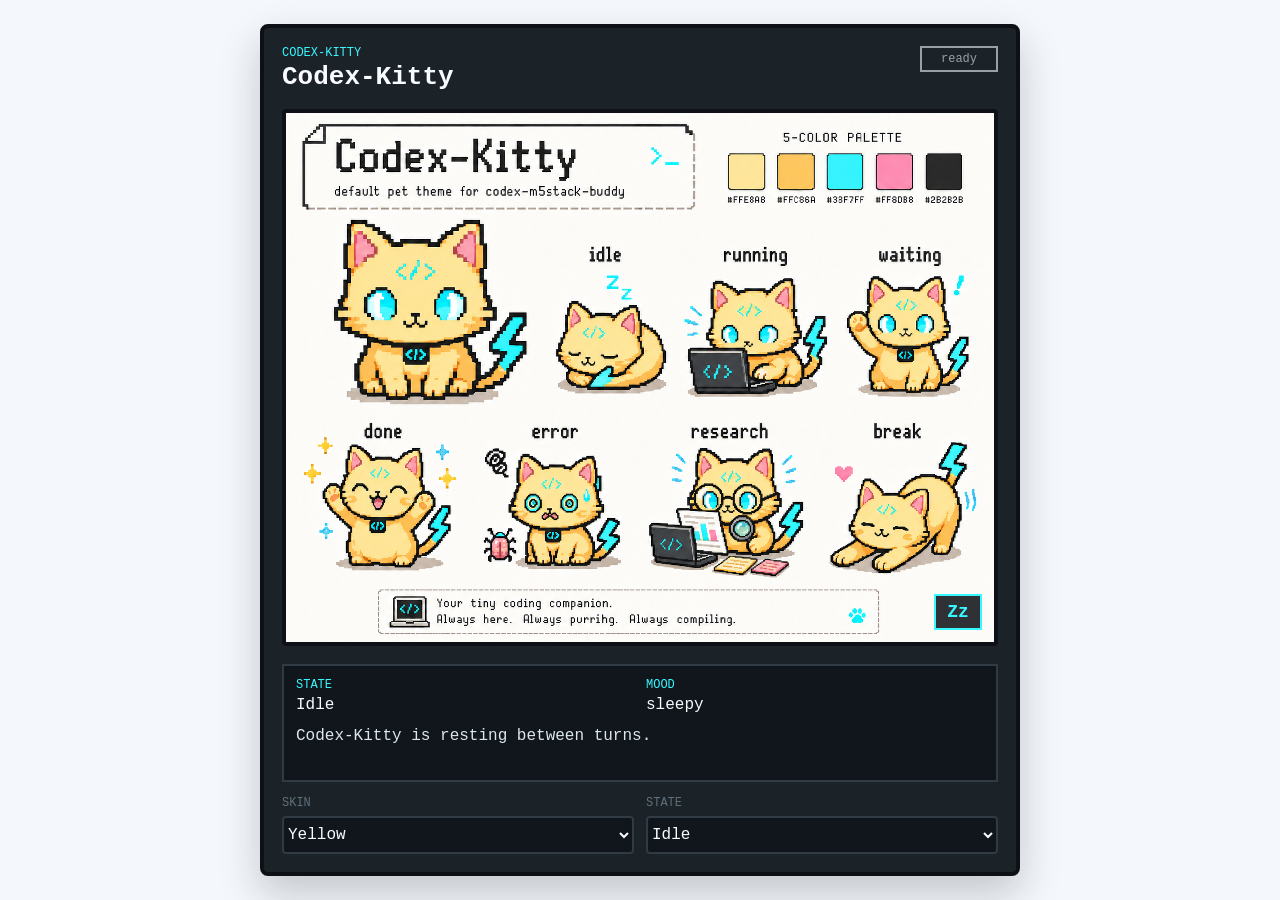
==== web/index.html @ 6d6a7f70 "Initial Codex M5Stack Buddy MVP" ====
<!doctype html>
<html lang="en">
  <head>
    <meta charset="utf-8">
    <meta name="viewport" content="width=device-width, initial-scale=1">
    <title>codex-m5stack-buddy simulator</title>
    <link rel="stylesheet" href="./styles.css">
  </head>
  <body>
    <main class="shell">
      <section class="device" aria-label="Codex Buddy simulator">
        <header class="topbar">
          <div>
            <p class="eyebrow" id="themeName">Codex-Kitty</p>
            <h1 id="petName">Codex-Kitty</h1>
          </div>
          <div class="status-pill" id="actionPill">ready</div>
        </header>

        <section class="screen" id="screen">
          <img class="pet-reference" id="petReference" alt="Codex-Kitty reference sheet">
          <div class="state-chip" id="stateIcon">Zz</div>
        </section>

        <section class="readout">
          <div>
            <p class="label">State</p>
            <p class="value" id="stateName">Idle</p>
          </div>
          <div>
            <p class="label">Mood</p>
            <p class="value" id="mood">sleepy</p>
          </div>
          <p class="message" id="message">Codex-Kitty is resting between turns.</p>
        </section>

        <section class="controls" aria-label="Simulator controls">
          <label>
            <span>Skin</span>
            <select id="skinSelect"></select>
          </label>
          <label>
            <span>State</span>
            <select id="stateSelect"></select>
          </label>
        </section>
      </section>
    </main>
    <script src="./app.js"></script>
  </body>
</html>
---- web/styles.css ----
:root {
  --bg: #f4f7fb;
  --ink: #172026;
  --muted: #60707a;
  --device: #1b2228;
  --screen: #eef8fb;
  --accent: #38f7ff;
  font-family: "Courier New", Consolas, monospace;
}

* {
  box-sizing: border-box;
}

body {
  margin: 0;
  min-height: 100vh;
  color: var(--ink);
  background: var(--bg);
}

.shell {
  min-height: 100vh;
  display: grid;
  place-items: center;
  padding: 24px;
}

.device {
  width: min(100%, 760px);
  background: var(--device);
  color: #f8fbff;
  border: 4px solid #0d1115;
  border-radius: 8px;
  box-shadow: 0 18px 40px rgba(23, 32, 38, 0.22);
  padding: 18px;
}

.topbar,
.controls,
.readout {
  display: grid;
  gap: 12px;
}

.topbar {
  grid-template-columns: 1fr auto;
  align-items: start;
}

.eyebrow,
.label {
  margin: 0 0 4px;
  color: var(--accent);
  font-size: 12px;
  text-transform: uppercase;
}

h1,
.value,
.message {
  margin: 0;
}

h1 {
  font-size: 26px;
  line-height: 1.05;
}

.status-pill {
  border: 2px solid var(--accent);
  color: var(--accent);
  padding: 4px 8px;
  min-width: 78px;
  text-align: center;
  font-size: 12px;
}

.screen {
  position: relative;
  margin: 18px 0;
  aspect-ratio: 4 / 3;
  background: var(--screen);
  border: 4px solid #0d1115;
  border-radius: 4px;
  display: grid;
  place-items: center;
  overflow: hidden;
}

.pet-reference {
  display: block;
  width: 100%;
  height: 100%;
  object-fit: contain;
  image-rendering: pixelated;
  background: #fff;
}

.state-chip {
  position: absolute;
  right: 12px;
  bottom: 12px;
  min-width: 48px;
  padding: 6px 10px;
  color: var(--accent);
  background: rgba(13, 17, 21, 0.86);
  border: 2px solid var(--accent);
  text-align: center;
  font-size: 18px;
  font-weight: 700;
}

.readout {
  grid-template-columns: 1fr 1fr;
  background: #10161b;
  border: 2px solid #303b44;
  padding: 12px;
}

.message {
  grid-column: 1 / -1;
  color: #dce7ed;
  min-height: 42px;
  line-height: 1.35;
}

.controls {
  margin-top: 14px;
  grid-template-columns: 1fr 1fr;
}

label span {
  display: block;
  margin-bottom: 6px;
  color: var(--muted);
  font-size: 12px;
  text-transform: uppercase;
}

select {
  width: 100%;
  height: 38px;
  color: #f8fbff;
  background: #10161b;
  border: 2px solid #303b44;
  border-radius: 4px;
  font: inherit;
}

@media (max-width: 520px) {
  .shell {
    padding: 12px;
  }

  .device {
    padding: 12px;
  }

  h1 {
    font-size: 22px;
  }

  .topbar,
  .controls {
    grid-template-columns: 1fr;
  }
}
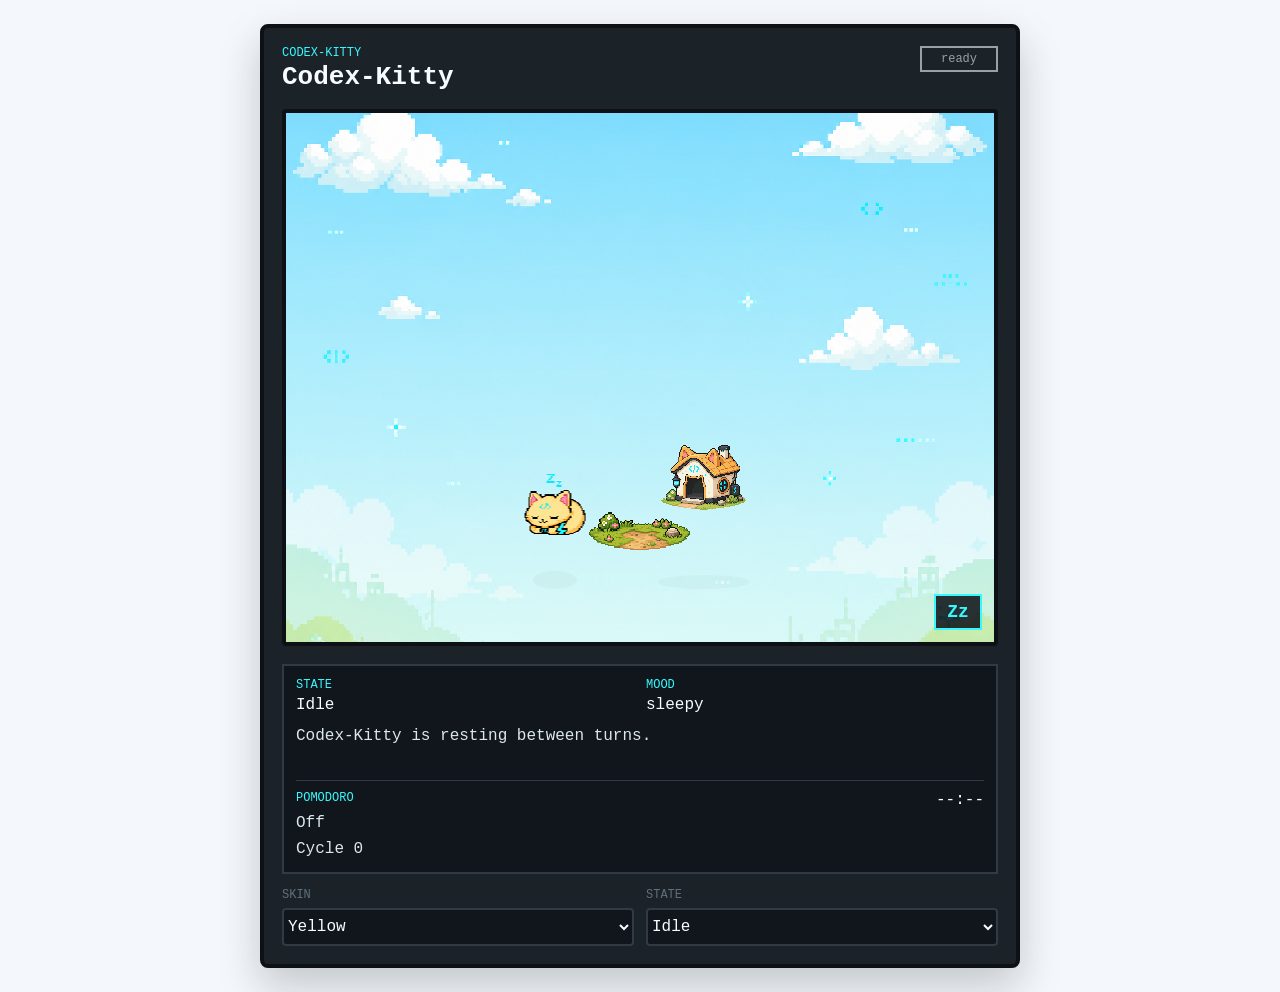
==== commit b9f74525: "Add yellow pomodoro buddy assets" ====
--- a/web/index.html
+++ b/web/index.html
@@ -18,8 +18,15 @@
         </header>
 
         <section class="screen" id="screen">
-          <img class="pet-reference" id="petReference" alt="Codex-Kitty reference sheet">
-          <div class="state-chip" id="stateIcon">Zz</div>
+          <div class="scene-stage" id="sceneStage">
+            <img class="scene-layer scene-bg" id="sceneBackground" alt="">
+            <img class="scene-layer scene-ground" id="sceneGround" alt="">
+            <div class="scene-shadow scene-house-shadow"></div>
+            <img class="scene-layer scene-house" id="sceneHouse" alt="">
+            <div class="scene-shadow scene-pet-shadow"></div>
+            <img class="scene-pet pet-sprite idle" id="petReference" alt="Codex-Kitty sprite">
+          </div>
+          <div class="state-chip scene-ui" id="stateIcon">Zz</div>
         </section>
 
         <section class="readout">
@@ -32,6 +39,12 @@
             <p class="value" id="mood">sleepy</p>
           </div>
           <p class="message" id="message">Codex-Kitty is resting between turns.</p>
+          <div class="pomodoro-readout" id="pomodoroPanel">
+            <p class="label">Pomodoro</p>
+            <p class="value" id="pomodoroTime">--:--</p>
+            <p class="message" id="pomodoroMode">Off</p>
+            <p class="message" id="pomodoroCycle">Cycle 0</p>
+          </div>
         </section>
 
         <section class="controls" aria-label="Simulator controls">
--- a/web/styles.css
+++ b/web/styles.css
@@ -88,13 +88,171 @@
   overflow: hidden;
 }
 
-.pet-reference {
-  display: block;
+.scene-stage {
+  --ground-width: 48%;
+  --ground-left: 50%;
+  --ground-bottom: 9%;
+  --ground-height: 24%;
+  --house-width: 20%;
+  --house-left: 59%;
+  --house-bottom: 21%;
+  --pet-width: 12%;
+  --pet-left: 38%;
+  --pet-bottom: 20%;
+  --pet-shadow-width: 6.25%;
+  --pet-shadow-height: 3.5%;
+  --house-shadow-width: 13%;
+  --house-shadow-height: 2.8%;
+  position: relative;
+  width: 100%;
+  height: 100%;
+  display: grid;
+  place-items: center;
+  overflow: hidden;
+  background: #071018;
+}
+
+.scene-stage[data-background="bg_night"] {
+  background: #050914;
+}
+
+.scene-layer {
+  position: absolute;
+  inset: 0;
   width: 100%;
   height: 100%;
   object-fit: contain;
   image-rendering: pixelated;
-  background: #fff;
+  pointer-events: none;
+}
+
+.scene-bg {
+  z-index: 1;
+  position: absolute;
+  inset: 0;
+  width: 100%;
+  height: 100%;
+  object-fit: cover;
+  object-position: center center;
+}
+
+.scene-stage[data-background="bg_night"] .scene-bg {
+  object-position: 20% 18%;
+}
+
+.scene-ground {
+  z-index: 2;
+  inset: auto auto var(--ground-bottom) auto;
+  left: var(--ground-left);
+  width: var(--ground-width);
+  transform: translateX(-50%);
+  top: auto;
+  height: var(--ground-height);
+  object-position: center bottom;
+}
+
+.scene-stage::before {
+  content: "";
+  position: absolute;
+  left: 0;
+  right: 0;
+  bottom: var(--ground-bottom);
+  z-index: 2;
+  height: var(--ground-height);
+  background:
+    linear-gradient(rgba(82, 164, 92, 0.88), rgba(55, 126, 74, 0.92));
+  pointer-events: none;
+}
+
+.scene-stage[data-background="bg_night"]::before {
+  background:
+    linear-gradient(rgba(50, 91, 69, 0.86), rgba(32, 64, 55, 0.92));
+}
+
+.scene-stage.has-ground-image::before {
+  display: none;
+}
+
+.scene-house {
+  z-index: 3;
+  width: var(--house-width);
+  height: var(--house-width);
+  left: var(--house-left);
+  top: auto;
+  bottom: var(--house-bottom);
+  transform: translateX(-50%);
+  object-position: center bottom;
+  opacity: 0.92;
+}
+
+.scene-shadow {
+  position: absolute;
+  z-index: 3;
+  bottom: calc(var(--ground-bottom) + 1%);
+  background: rgba(31, 48, 42, 0.18);
+  border-radius: 50%;
+  image-rendering: pixelated;
+  pointer-events: none;
+}
+
+.scene-house-shadow {
+  left: calc(var(--house-left) - (var(--house-shadow-width) / 2));
+  width: var(--house-shadow-width);
+  height: var(--house-shadow-height);
+  opacity: 0.15;
+}
+
+.scene-pet-shadow {
+  left: calc(var(--pet-left) - (var(--pet-shadow-width) / 2));
+  width: var(--pet-shadow-width);
+  height: var(--pet-shadow-height);
+  opacity: 0.18;
+}
+
+.pet-sprite {
+  position: absolute;
+  z-index: 4;
+  display: block;
+  width: var(--pet-width);
+  height: var(--pet-width);
+  left: var(--pet-left);
+  top: auto;
+  bottom: var(--pet-bottom);
+  object-fit: contain;
+  image-rendering: pixelated;
+  background: transparent;
+  transform: translateX(-50%);
+  transform-origin: center bottom;
+  will-change: transform, filter, opacity;
+}
+
+.pet-sprite.idle,
+.pet-sprite.longbreak {
+  animation: breathe 2.4s steps(4, end) infinite;
+}
+
+.pet-sprite.running {
+  animation: typingBob 0.72s steps(2, end) infinite;
+}
+
+.pet-sprite.waiting {
+  animation: alertPulse 0.9s steps(2, end) infinite;
+}
+
+.pet-sprite.done {
+  animation: celebrateJump 1.05s steps(3, end) infinite;
+}
+
+.pet-sprite.error {
+  animation: shake 0.36s steps(2, end) infinite;
+}
+
+.pet-sprite.research {
+  animation: inspect 1.6s steps(4, end) infinite;
+}
+
+.pet-sprite.break {
+  animation: stretchSlow 2.2s steps(4, end) infinite;
 }
 
 .state-chip {
@@ -111,11 +269,30 @@
   font-weight: 700;
 }
 
+.scene-ui {
+  z-index: 10;
+}
+
 .readout {
   grid-template-columns: 1fr 1fr;
   background: #10161b;
   border: 2px solid #303b44;
   padding: 12px;
+}
+
+.pomodoro-readout {
+  grid-column: 1 / -1;
+  display: grid;
+  grid-template-columns: 1fr auto;
+  gap: 4px 12px;
+  padding-top: 10px;
+  border-top: 1px solid #303b44;
+}
+
+.pomodoro-readout .label,
+.pomodoro-readout .value,
+.pomodoro-readout .message {
+  min-height: 0;
 }
 
 .message {
@@ -166,3 +343,272 @@
     grid-template-columns: 1fr;
   }
 }
+
+.stickc-page {
+  --pet-logical-size: 104px;
+  --pet-portrait-size: 108px;
+  --pet-landscape-size: 102px;
+  --stickc-stage-padding: 18px;
+  --stickc-text-width: 30%;
+  background: #10161b;
+}
+
+.stickc-shell {
+  min-height: 100vh;
+  display: grid;
+  place-items: center;
+  padding: 14px;
+}
+
+.stickc-device {
+  width: min(100vw - 28px, 320px);
+  aspect-ratio: 135 / 240;
+  padding: 12px;
+  background: #f05a28;
+  border: 4px solid #111;
+  border-radius: 24px;
+  box-shadow: 0 18px 36px rgba(0, 0, 0, 0.32);
+}
+
+.stickc-screen {
+  width: 100%;
+  height: 100%;
+  display: grid;
+  grid-template-rows: auto 1fr auto;
+  gap: 6px;
+  padding: 8px;
+  overflow: hidden;
+  color: #f8fbff;
+  background: #11181e;
+  border: 4px solid #080b0e;
+  border-radius: 8px;
+}
+
+.stickc-header,
+.stickc-status {
+  display: grid;
+  grid-template-columns: 1fr auto;
+  align-items: center;
+  gap: 6px;
+  min-width: 0;
+}
+
+.stickc-header h1 {
+  overflow: hidden;
+  text-overflow: ellipsis;
+  white-space: nowrap;
+  font-size: 15px;
+}
+
+.tiny-badge,
+.tiny-chip {
+  color: var(--accent);
+  background: rgba(56, 247, 255, 0.08);
+  border: 2px solid var(--accent);
+  font-weight: 700;
+  text-align: center;
+}
+
+.tiny-badge {
+  padding: 2px 5px;
+  font-size: 10px;
+  text-transform: uppercase;
+}
+
+.tiny-chip {
+  min-width: 34px;
+  padding: 3px 5px;
+  font-size: 13px;
+}
+
+.stickc-stage {
+  min-height: 0;
+  display: grid;
+  place-items: center;
+  overflow: visible;
+  padding: var(--stickc-stage-padding);
+}
+
+.stickc-stage .scene-stage {
+  overflow: hidden;
+  border-radius: 4px;
+}
+
+.stickc-stage .pet-sprite {
+  width: var(--pet-logical-size);
+  height: var(--pet-logical-size);
+  max-width: min(var(--pet-logical-size), 100%);
+  max-height: min(var(--pet-logical-size), 100%);
+  background: transparent;
+}
+
+.stickc-state,
+.stickc-message {
+  margin: 0;
+  overflow: hidden;
+  text-overflow: ellipsis;
+  white-space: nowrap;
+}
+
+.stickc-state {
+  color: var(--accent);
+  font-size: 15px;
+  font-weight: 700;
+}
+
+.stickc-message {
+  color: #dce7ed;
+  font-size: 11px;
+  line-height: 1.15;
+}
+
+.stickc-landscape .stickc-device {
+  --pet-logical-size: var(--pet-landscape-size);
+  --stickc-stage-padding: 18px 18px 24px;
+  --stickc-text-width: 32%;
+  width: min(100vw - 28px, 520px);
+  aspect-ratio: 240 / 135;
+}
+
+.stickc-landscape .stickc-screen {
+  grid-template-columns: minmax(0, 1fr) var(--stickc-text-width);
+  grid-template-rows: auto 1fr;
+}
+
+.stickc-landscape .stickc-header {
+  grid-column: 1 / -1;
+}
+
+.stickc-landscape .stickc-stage {
+  grid-row: 2;
+}
+
+.stickc-landscape .scene-stage {
+  --ground-width: 44%;
+  --ground-left: 47%;
+  --ground-bottom: 9%;
+  --house-width: 18%;
+  --house-left: 57%;
+  --house-bottom: 21%;
+  --pet-width: 10%;
+  --pet-left: 35%;
+  --pet-bottom: 20%;
+  --pet-shadow-width: 5.2%;
+  --house-shadow-width: 11.7%;
+}
+
+.stickc-landscape .stickc-status {
+  grid-row: 2;
+  grid-template-columns: 1fr;
+  align-content: center;
+}
+
+.stickc-portrait .stickc-device {
+  --pet-logical-size: var(--pet-portrait-size);
+  --stickc-stage-padding: 18px 14px 24px;
+  width: min(100vw - 28px, 300px);
+  aspect-ratio: 135 / 240;
+}
+
+.stickc-portrait .stickc-status {
+  grid-template-columns: 1fr auto;
+}
+
+.stickc-portrait .stickc-message {
+  grid-column: 1 / -1;
+}
+
+.stickc-portrait .scene-stage {
+  --ground-width: 50%;
+  --ground-left: 50%;
+  --ground-bottom: 10%;
+  --house-width: 20%;
+  --house-left: 61%;
+  --house-bottom: 22%;
+  --pet-width: 11%;
+  --pet-left: 38%;
+  --pet-bottom: 21%;
+  --pet-shadow-width: 5.72%;
+  --house-shadow-width: 13%;
+}
+
+@keyframes breathe {
+  0%,
+  100% {
+    transform: translateX(-50%) translateY(0) scale(1);
+  }
+  50% {
+    transform: translateX(-50%) translateY(-2px) scale(1.012);
+  }
+}
+
+@keyframes typingBob {
+  0%,
+  100% {
+    transform: translateX(-50%) translateY(0) rotate(0deg);
+  }
+  50% {
+    transform: translateX(-50%) translateY(-4px) rotate(-1deg);
+  }
+}
+
+@keyframes alertPulse {
+  0%,
+  100% {
+    transform: translateX(-50%) scale(1);
+    filter: drop-shadow(0 0 0 rgba(56, 247, 255, 0));
+  }
+  50% {
+    transform: translateX(-50%) scale(1.025);
+    filter: drop-shadow(0 0 10px rgba(56, 247, 255, 0.65));
+  }
+}
+
+@keyframes celebrateJump {
+  0%,
+  100% {
+    transform: translateX(-50%) translateY(0) rotate(0deg);
+  }
+  35% {
+    transform: translateX(-50%) translateY(-10px) rotate(-2deg);
+  }
+  65% {
+    transform: translateX(-50%) translateY(-6px) rotate(2deg);
+  }
+}
+
+@keyframes shake {
+  0%,
+  100% {
+    transform: translateX(-50%);
+  }
+  25% {
+    transform: translateX(calc(-50% - 4px));
+  }
+  75% {
+    transform: translateX(calc(-50% + 4px));
+  }
+}
+
+@keyframes inspect {
+  0%,
+  100% {
+    transform: translateX(-50%) rotate(0deg);
+  }
+  40% {
+    transform: translateX(calc(-50% - 4px)) rotate(-1deg);
+  }
+  70% {
+    transform: translateX(calc(-50% + 3px)) rotate(1deg);
+  }
+}
+
+@keyframes stretchSlow {
+  0%,
+  100% {
+    transform: translateX(-50%) scaleX(1) scaleY(1);
+  }
+  50% {
+    transform: translateX(-50%) scaleX(1.035) scaleY(0.985);
+  }
+}
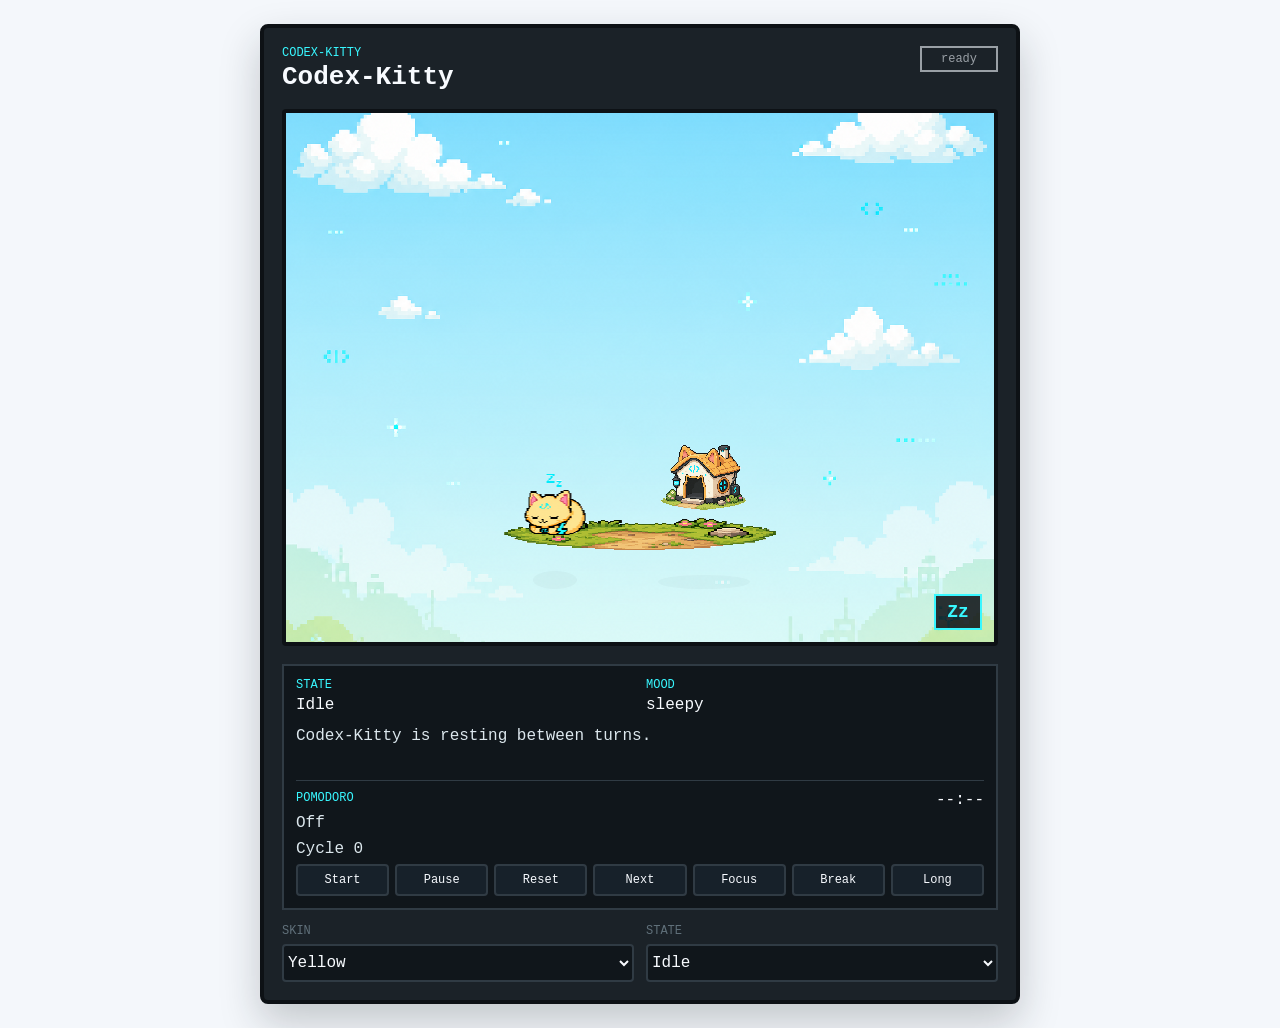
==== commit 04990e4e: "Implement Pomodoro v0.1" ====
--- a/web/index.html
+++ b/web/index.html
@@ -44,6 +44,15 @@
             <p class="value" id="pomodoroTime">--:--</p>
             <p class="message" id="pomodoroMode">Off</p>
             <p class="message" id="pomodoroCycle">Cycle 0</p>
+            <div class="pomodoro-controls" aria-label="Pomodoro controls">
+              <button type="button" data-pomodoro-action="start">Start</button>
+              <button type="button" data-pomodoro-action="pause">Pause</button>
+              <button type="button" data-pomodoro-action="reset">Reset</button>
+              <button type="button" data-pomodoro-action="next">Next</button>
+              <button type="button" data-pomodoro-action="focus">Focus</button>
+              <button type="button" data-pomodoro-action="break">Break</button>
+              <button type="button" data-pomodoro-action="longbreak">Long</button>
+            </div>
           </div>
         </section>
 
--- a/web/styles.css
+++ b/web/styles.css
@@ -137,7 +137,7 @@
 }
 
 .scene-stage[data-background="bg_night"] .scene-bg {
-  object-position: 20% 18%;
+  object-position: 12% 12%;
 }
 
 .scene-ground {
@@ -148,6 +148,7 @@
   transform: translateX(-50%);
   top: auto;
   height: var(--ground-height);
+  object-fit: fill;
   object-position: center bottom;
 }
 
@@ -207,6 +208,87 @@
   width: var(--pet-shadow-width);
   height: var(--pet-shadow-height);
   opacity: 0.18;
+}
+
+.drawn-scene .scene-shadow {
+  bottom: calc(var(--pet-bottom) - 1.8%);
+  background: rgba(28, 69, 31, 0.22);
+  filter: blur(0.4px);
+}
+
+.drawn-scene .scene-house-shadow {
+  bottom: calc(var(--house-bottom) - 1.8%);
+  opacity: 0.22;
+}
+
+.drawn-scene .scene-pet-shadow {
+  opacity: 0.28;
+}
+
+.drawn-scene[data-background="bg_night"] .scene-shadow {
+  background: rgba(4, 15, 17, 0.34);
+}
+
+.drawn-scene {
+  background:
+    radial-gradient(circle at 91% 14%, #fff7ba 0 3.6%, transparent 3.9%),
+    radial-gradient(circle at 22% 12%, rgba(255, 255, 255, 0.58) 0 6%, transparent 6.4%),
+    radial-gradient(circle at 30% 11%, rgba(255, 255, 255, 0.46) 0 5.2%, transparent 5.6%),
+    linear-gradient(#88d86c 0 38%, #72cf55 38% 100%);
+}
+
+.drawn-scene .scene-bg,
+.drawn-scene .scene-ground {
+  display: none;
+}
+
+.drawn-scene::before {
+  content: "";
+  position: absolute;
+  inset: 0;
+  z-index: 1;
+  background:
+    radial-gradient(circle at 9% 0%, #4b933d 0 11%, transparent 11.4%),
+    radial-gradient(circle at 31% -1%, #4a8e3b 0 11%, transparent 11.4%),
+    radial-gradient(circle at 66% 0%, #4b8d39 0 10.5%, transparent 10.9%),
+    radial-gradient(circle at 84% -2%, #3f7e35 0 12%, transparent 12.4%),
+    radial-gradient(ellipse at 50% 96%, rgba(51, 132, 45, 0.34) 0 54%, transparent 55%);
+  pointer-events: none;
+}
+
+.drawn-scene.has-ground-image::before {
+  display: block;
+}
+
+.drawn-scene::after {
+  content: "";
+  position: absolute;
+  inset: 0;
+  z-index: 2;
+  background: none;
+  pointer-events: none;
+}
+
+.drawn-scene[data-background="bg_night"] {
+  background:
+    radial-gradient(circle at 89% 13%, #eaf0ff 0 3.8%, transparent 4.1%),
+    radial-gradient(circle at 17% 18%, #f6fbff 0 1%, transparent 1.3%),
+    radial-gradient(circle at 38% 9%, #f6fbff 0 0.8%, transparent 1.1%),
+    radial-gradient(circle at 67% 19%, #f6fbff 0 0.9%, transparent 1.2%),
+    linear-gradient(#1b3d5d 0 38%, #315f45 38% 100%);
+}
+
+.drawn-scene[data-background="bg_night"]::before {
+  background:
+    radial-gradient(circle at 9% 0%, #183f33 0 11%, transparent 11.4%),
+    radial-gradient(circle at 31% -1%, #173b31 0 11%, transparent 11.4%),
+    radial-gradient(circle at 66% 0%, #173b31 0 10.5%, transparent 10.9%),
+    radial-gradient(circle at 84% -2%, #12352d 0 12%, transparent 12.4%),
+    radial-gradient(ellipse at 50% 96%, rgba(12, 28, 24, 0.34) 0 54%, transparent 55%);
+}
+
+.drawn-scene[data-background="bg_night"]::after {
+  background: none;
 }
 
 .pet-sprite {
@@ -295,6 +377,30 @@
   min-height: 0;
 }
 
+.pomodoro-controls {
+  grid-column: 1 / -1;
+  display: grid;
+  grid-template-columns: repeat(7, minmax(0, 1fr));
+  gap: 6px;
+}
+
+.pomodoro-controls button {
+  min-width: 0;
+  height: 32px;
+  color: #f8fbff;
+  background: #17212a;
+  border: 2px solid #303b44;
+  border-radius: 4px;
+  font: inherit;
+  font-size: 12px;
+  cursor: pointer;
+}
+
+.pomodoro-controls button:hover {
+  border-color: var(--accent);
+  color: var(--accent);
+}
+
 .message {
   grid-column: 1 / -1;
   color: #dce7ed;
@@ -342,6 +448,10 @@
   .controls {
     grid-template-columns: 1fr;
   }
+
+  .pomodoro-controls {
+    grid-template-columns: repeat(4, minmax(0, 1fr));
+  }
 }
 
 .stickc-page {
@@ -435,10 +545,6 @@
 }
 
 .stickc-stage .pet-sprite {
-  width: var(--pet-logical-size);
-  height: var(--pet-logical-size);
-  max-width: min(var(--pet-logical-size), 100%);
-  max-height: min(var(--pet-logical-size), 100%);
   background: transparent;
 }
 
@@ -462,6 +568,25 @@
   line-height: 1.15;
 }
 
+.stickc-page.pomodoro-active .stickc-status {
+  grid-template-columns: 1fr;
+}
+
+.stickc-page.pomodoro-active .stickc-status .stickc-state,
+.stickc-page.pomodoro-active .stickc-status .tiny-chip,
+.stickc-page.pomodoro-active .stickc-status #message {
+  display: none;
+}
+
+.stickc-page.pomodoro-active .stickc-status #pomodoroLine {
+  display: block;
+  grid-column: 1 / -1;
+  color: var(--accent);
+  font-size: 15px;
+  font-weight: 700;
+  text-align: center;
+}
+
 .stickc-landscape .stickc-device {
   --pet-logical-size: var(--pet-landscape-size);
   --stickc-stage-padding: 18px 18px 24px;
@@ -484,17 +609,34 @@
 }
 
 .stickc-landscape .scene-stage {
-  --ground-width: 44%;
-  --ground-left: 47%;
-  --ground-bottom: 9%;
-  --house-width: 18%;
-  --house-left: 57%;
-  --house-bottom: 21%;
-  --pet-width: 10%;
-  --pet-left: 35%;
-  --pet-bottom: 20%;
-  --pet-shadow-width: 5.2%;
-  --house-shadow-width: 11.7%;
+  --ground-width: 76%;
+  --ground-left: 39%;
+  --ground-bottom: 3%;
+  --ground-height: 17%;
+
+  --house-width: 16%;
+  --house-left: 30%;
+  --house-bottom: 15%;
+
+  --pet-width: 19%;
+  --pet-left: 45%;
+  --pet-bottom: 15%;
+
+  --pet-shadow-width: 10%;
+  --house-shadow-width: 11%;
+}
+
+.stickc-landscape .drawn-scene {
+  --house-width: 24%;
+  --house-left: 72%;
+  --house-bottom: 15%;
+  --pet-width: 20%;
+  --pet-left: 34%;
+  --pet-bottom: 15%;
+  --pet-shadow-width: 15%;
+  --pet-shadow-height: 4.8%;
+  --house-shadow-width: 22%;
+  --house-shadow-height: 5%;
 }
 
 .stickc-landscape .stickc-status {
@@ -519,17 +661,31 @@
 }
 
 .stickc-portrait .scene-stage {
-  --ground-width: 50%;
-  --ground-left: 50%;
-  --ground-bottom: 10%;
-  --house-width: 20%;
-  --house-left: 61%;
-  --house-bottom: 22%;
-  --pet-width: 11%;
-  --pet-left: 38%;
-  --pet-bottom: 21%;
-  --pet-shadow-width: 5.72%;
-  --house-shadow-width: 13%;
+  --ground-width: 86%;
+  --ground-left: 45%;
+  --ground-bottom: 4%;
+  --ground-height: 16%;
+
+  --house-width: 21%;
+  --house-left: 31%;
+  --house-bottom: 15%;
+
+  --pet-width: 24%;
+  --pet-left: 52%;
+  --pet-bottom: 15%;
+}
+
+.stickc-portrait .drawn-scene {
+  --house-width: 24%;
+  --house-left: 37%;
+  --house-bottom: 15%;
+  --pet-width: 20%;
+  --pet-left: 59%;
+  --pet-bottom: 15%;
+  --pet-shadow-width: 15%;
+  --pet-shadow-height: 4.8%;
+  --house-shadow-width: 22%;
+  --house-shadow-height: 5%;
 }
 
 @keyframes breathe {
